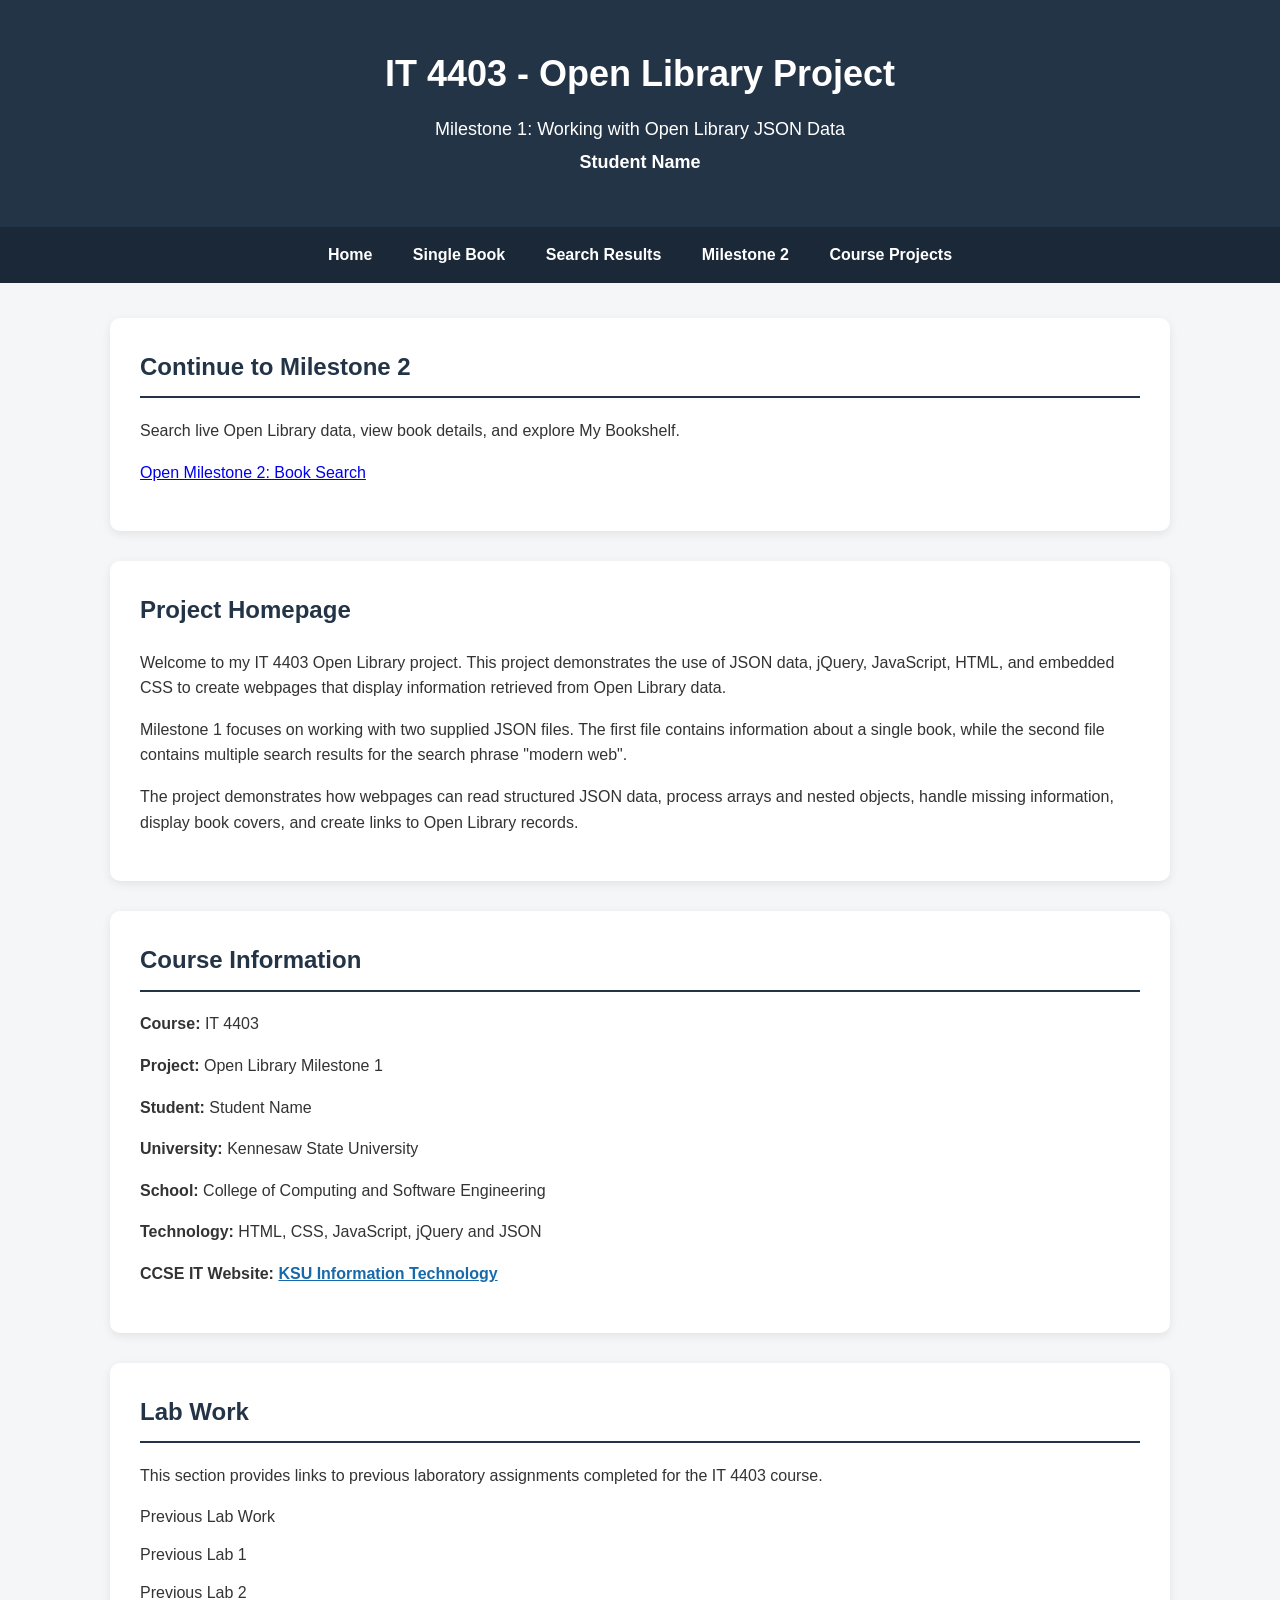
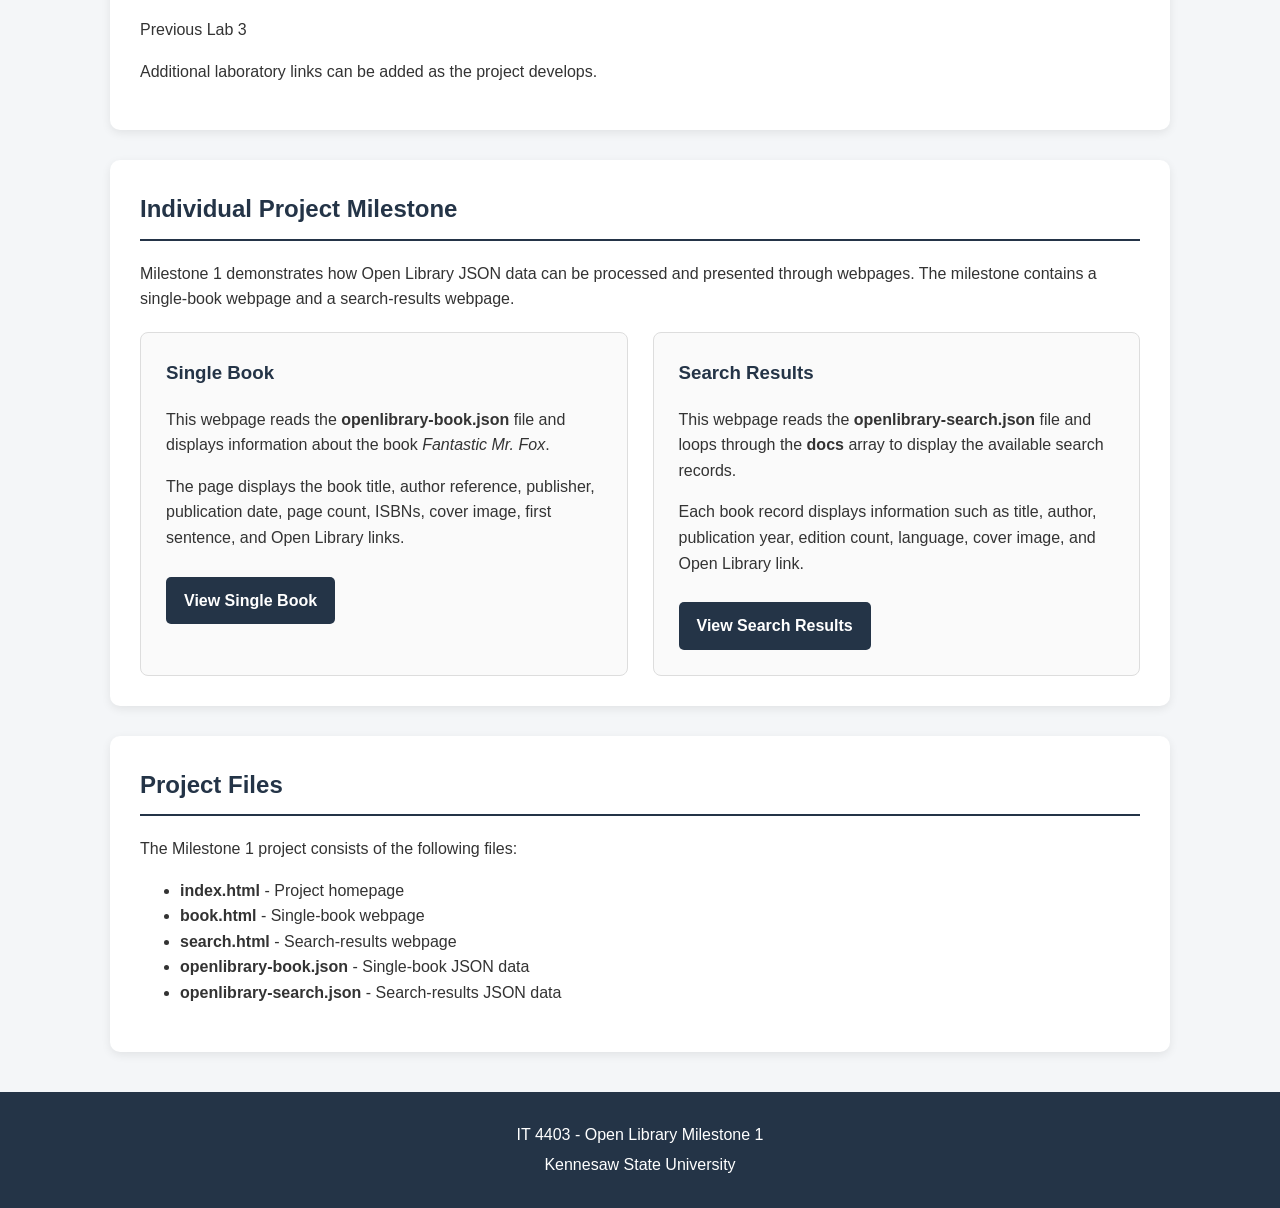
==== milestone1/index.html @ c4ad6155 "Add files via upload" ====
<!DOCTYPE html>
<html lang="en">
<head>
    <meta charset="UTF-8">
    <meta name="viewport" content="width=device-width, initial-scale=1.0">

    <title>IT 4403 - Open Library Milestone 1</title>

    <style>
        * {
            box-sizing: border-box;
        }

        body {
            margin: 0;
            font-family: Arial, Helvetica, sans-serif;
            background-color: #f4f6f8;
            color: #333;
            line-height: 1.6;
        }

        header {
            background-color: #243447;
            color: white;
            text-align: center;
            padding: 45px 20px;
        }

        header h1 {
            margin: 0 0 12px;
            font-size: 36px;
        }

        header p {
            margin: 5px 0;
            font-size: 18px;
        }

        nav {
            background-color: #1b2838;
            text-align: center;
            padding: 15px;
        }

        nav a {
            color: white;
            text-decoration: none;
            margin: 0 18px;
            font-weight: bold;
        }

        nav a:hover {
            text-decoration: underline;
        }

        main {
            max-width: 1100px;
            margin: 35px auto;
            padding: 0 20px;
        }

        .welcome {
            background-color: white;
            padding: 30px;
            border-radius: 10px;
            margin-bottom: 30px;
            box-shadow: 0 3px 10px rgba(0, 0, 0, 0.08);
        }

        .welcome h2 {
            margin-top: 0;
            color: #243447;
        }

        .section {
            background-color: white;
            padding: 30px;
            margin-bottom: 30px;
            border-radius: 10px;
            box-shadow: 0 3px 10px rgba(0, 0, 0, 0.08);
        }

        .section h2 {
            color: #243447;
            border-bottom: 2px solid #243447;
            padding-bottom: 10px;
            margin-top: 0;
        }

        .lab-list {
            list-style: none;
            padding: 0;
        }

        .lab-list li {
            margin: 12px 0;
        }

        .lab-list a {
            color: #1769aa;
            text-decoration: none;
            font-weight: bold;
        }

        .lab-list a:hover {
            text-decoration: underline;
        }

        .milestone-container {
            display: grid;
            grid-template-columns: repeat(auto-fit, minmax(280px, 1fr));
            gap: 25px;
            margin-top: 20px;
        }

        .milestone-card {
            border: 1px solid #ddd;
            border-radius: 8px;
            padding: 25px;
            background-color: #fafafa;
        }

        .milestone-card h3 {
            color: #243447;
            margin-top: 0;
        }

        .button {
            display: inline-block;
            background-color: #243447;
            color: white;
            padding: 11px 18px;
            border-radius: 5px;
            text-decoration: none;
            margin-top: 10px;
            font-weight: bold;
        }

        .button:hover {
            background-color: #1769aa;
        }

        .course-link {
            color: #1769aa;
            font-weight: bold;
        }

        footer {
            background-color: #243447;
            color: white;
            text-align: center;
            padding: 25px 20px;
            margin-top: 40px;
        }

        footer p {
            margin: 5px 0;
        }

        @media (max-width: 600px) {

            header h1 {
                font-size: 28px;
            }

            header p {
                font-size: 16px;
            }

            nav a {
                display: block;
                margin: 9px 0;
            }

            main {
                padding: 0 12px;
            }
        }
    </style>
</head>

<body>

    <!-- HEADER -->
    <header>

        <h1>IT 4403 - Open Library Project</h1>

        <p>Milestone 1: Working with Open Library JSON Data</p>

        <p><strong>Student Name</strong></p>

    </header>


    <!-- NAVIGATION -->
    <nav>

        <a href="index.html">Home</a>

        <a href="book.html">Single Book</a>

        <a href="search.html">Search Results</a>

            <a href="../milestone2/index.html">Milestone 2</a>
        <a href="../projects.html">Course Projects</a>
    </nav>


    <!-- MAIN CONTENT -->
    <main>
        <section class="section">
            <h2>Continue to Milestone 2</h2>
            <p>Search live Open Library data, view book details, and explore My Bookshelf.</p>
            <p><a href="../milestone2/index.html">Open Milestone 2: Book Search</a></p>
        </section>

        <!-- PROJECT INTRODUCTION -->
        <section class="welcome">

            <h2>Project Homepage</h2>

            <p>
                Welcome to my IT 4403 Open Library project. This project
                demonstrates the use of JSON data, jQuery, JavaScript,
                HTML, and embedded CSS to create webpages that display
                information retrieved from Open Library data.
            </p>

            <p>
                Milestone 1 focuses on working with two supplied JSON
                files. The first file contains information about a
                single book, while the second file contains multiple
                search results for the search phrase "modern web".
            </p>

            <p>
                The project demonstrates how webpages can read structured
                JSON data, process arrays and nested objects, handle
                missing information, display book covers, and create
                links to Open Library records.
            </p>

        </section>


        <!-- COURSE INFORMATION -->
        <section class="section">

            <h2>Course Information</h2>

            <p>
                <strong>Course:</strong> IT 4403
            </p>

            <p>
                <strong>Project:</strong> Open Library Milestone 1
            </p>

            <p>
                <strong>Student:</strong> Student Name
            </p>

            <p>
                <strong>University:</strong> Kennesaw State University
            </p>

            <p>
                <strong>School:</strong> College of Computing and Software Engineering
            </p>

            <p>
                <strong>Technology:</strong> HTML, CSS, JavaScript, jQuery and JSON
            </p>

            <p>
                <strong>CCSE IT Website:</strong>
                <a
                    class="course-link"
                    href="https://ccse.kennesaw.edu/it/"
                    target="_blank"
                    rel="noopener">
                    KSU Information Technology
                </a>
            </p>

        </section>


        <!-- LAB WORK -->
        <section class="section">

            <h2>Lab Work</h2>

            <p>
                This section provides links to previous laboratory
                assignments completed for the IT 4403 course.
            </p>

            <ul class="lab-list">

                <li>
                    Previous Lab Work
                </li>

                <li>
                    Previous Lab 1
                </li>

                <li>
                    Previous Lab 2
                </li>

                <li>
                    Previous Lab 3
                </li>

            </ul>

            <p>
                Additional laboratory links can be added as the project
                develops.
            </p>

        </section>


        <!-- MILESTONE -->
        <section class="section">

            <h2>Individual Project Milestone</h2>

            <p>
                Milestone 1 demonstrates how Open Library JSON data can
                be processed and presented through webpages. The
                milestone contains a single-book webpage and a
                search-results webpage.
            </p>


            <div class="milestone-container">

                <!-- SINGLE BOOK -->
                <div class="milestone-card">

                    <h3>Single Book</h3>

                    <p>
                        This webpage reads the
                        <strong>openlibrary-book.json</strong> file and
                        displays information about the book
                        <em>Fantastic Mr. Fox</em>.
                    </p>

                    <p>
                        The page displays the book title, author
                        reference, publisher, publication date, page
                        count, ISBNs, cover image, first sentence, and
                        Open Library links.
                    </p>

                    <a
                        class="button"
                        href="book.html">
                        View Single Book
                    </a>

                </div>


                <!-- SEARCH RESULTS -->
                <div class="milestone-card">

                    <h3>Search Results</h3>

                    <p>
                        This webpage reads the
                        <strong>openlibrary-search.json</strong> file
                        and loops through the <strong>docs</strong>
                        array to display the available search records.
                    </p>

                    <p>
                        Each book record displays information such as
                        title, author, publication year, edition count,
                        language, cover image, and Open Library link.
                    </p>

                    <a
                        class="button"
                        href="search.html">
                        View Search Results
                    </a>

                </div>

            </div>

        </section>


        <!-- PROJECT FILES -->
        <section class="section">

            <h2>Project Files</h2>

            <p>
                The Milestone 1 project consists of the following files:
            </p>

            <ul>

                <li>
                    <strong>index.html</strong> - Project homepage
                </li>

                <li>
                    <strong>book.html</strong> - Single-book webpage
                </li>

                <li>
                    <strong>search.html</strong> - Search-results webpage
                </li>

                <li>
                    <strong>openlibrary-book.json</strong> - Single-book JSON data
                </li>

                <li>
                    <strong>openlibrary-search.json</strong> - Search-results JSON data
                </li>

            </ul>

        </section>

    </main>


    <!-- FOOTER -->
    <footer>

        <p>
            IT 4403 - Open Library Milestone 1
        </p>

        <p>
            Kennesaw State University
        </p>

    </footer>

</body>
</html>
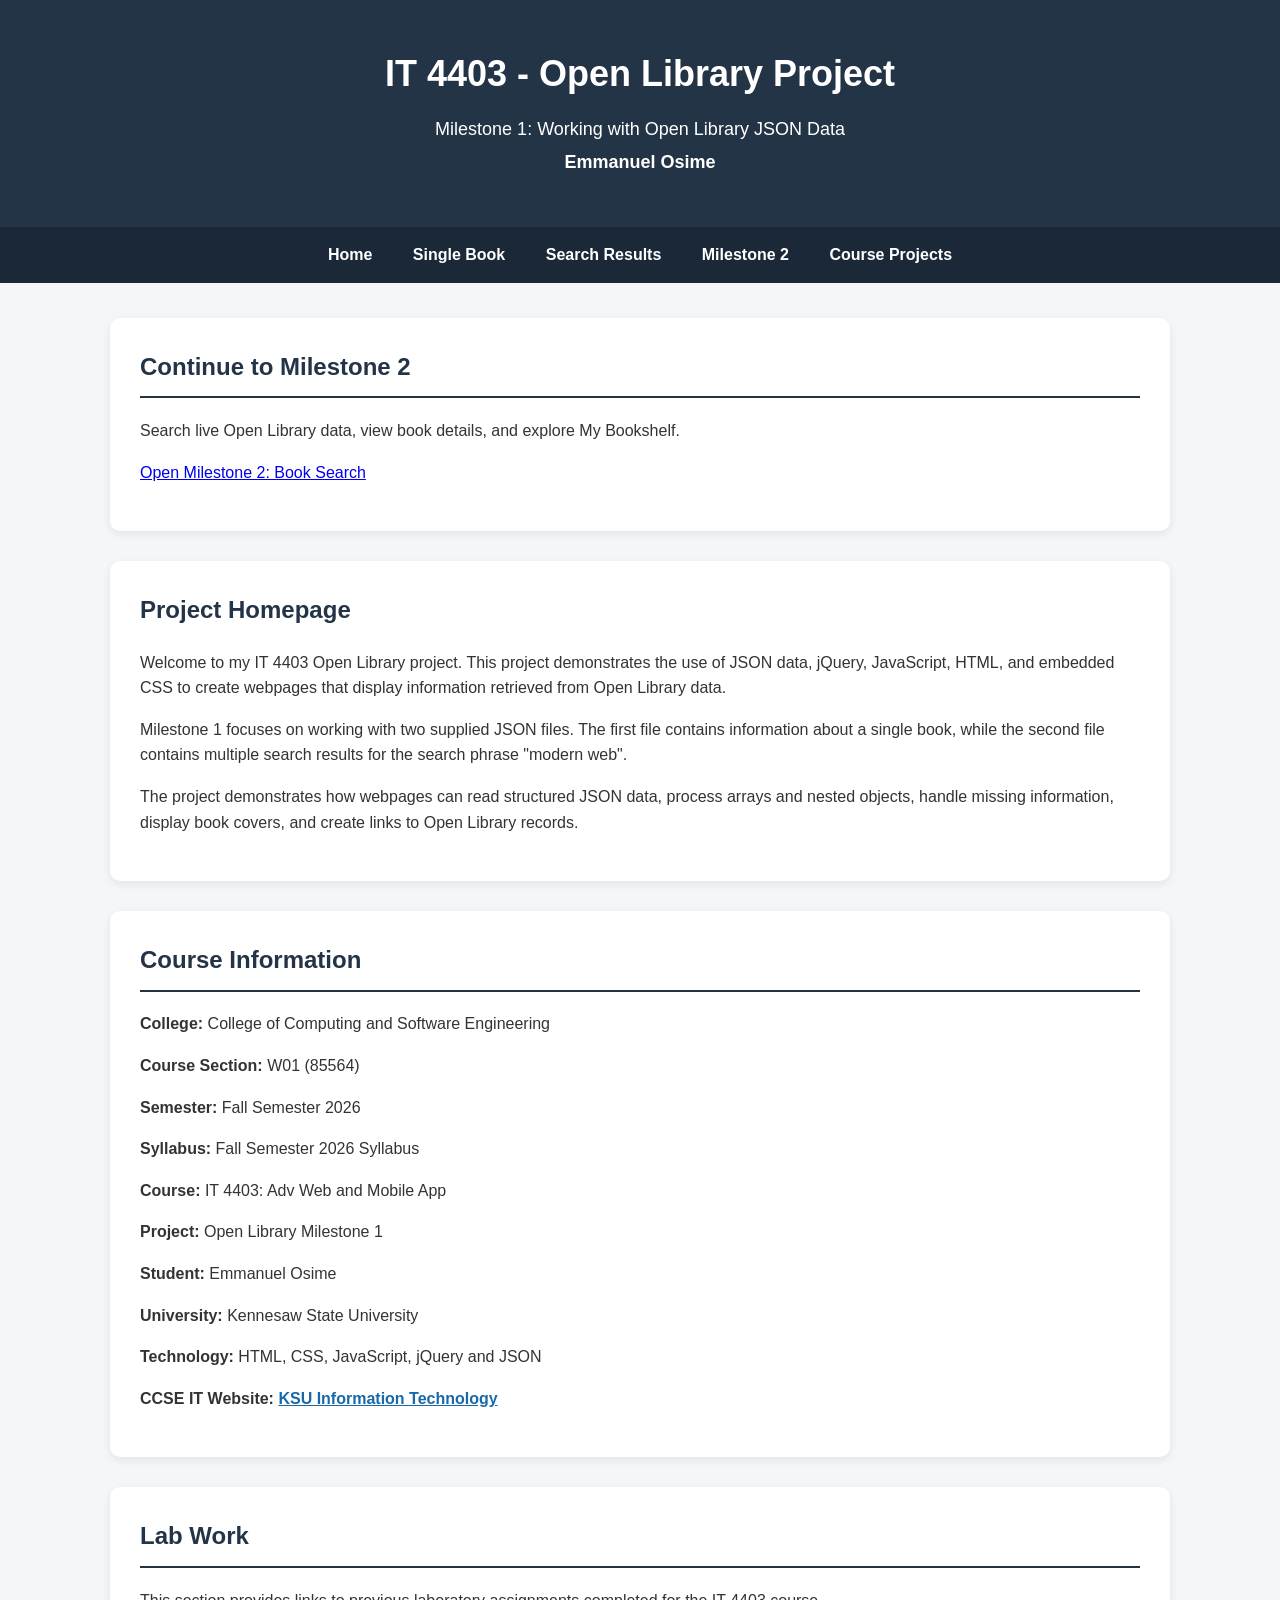
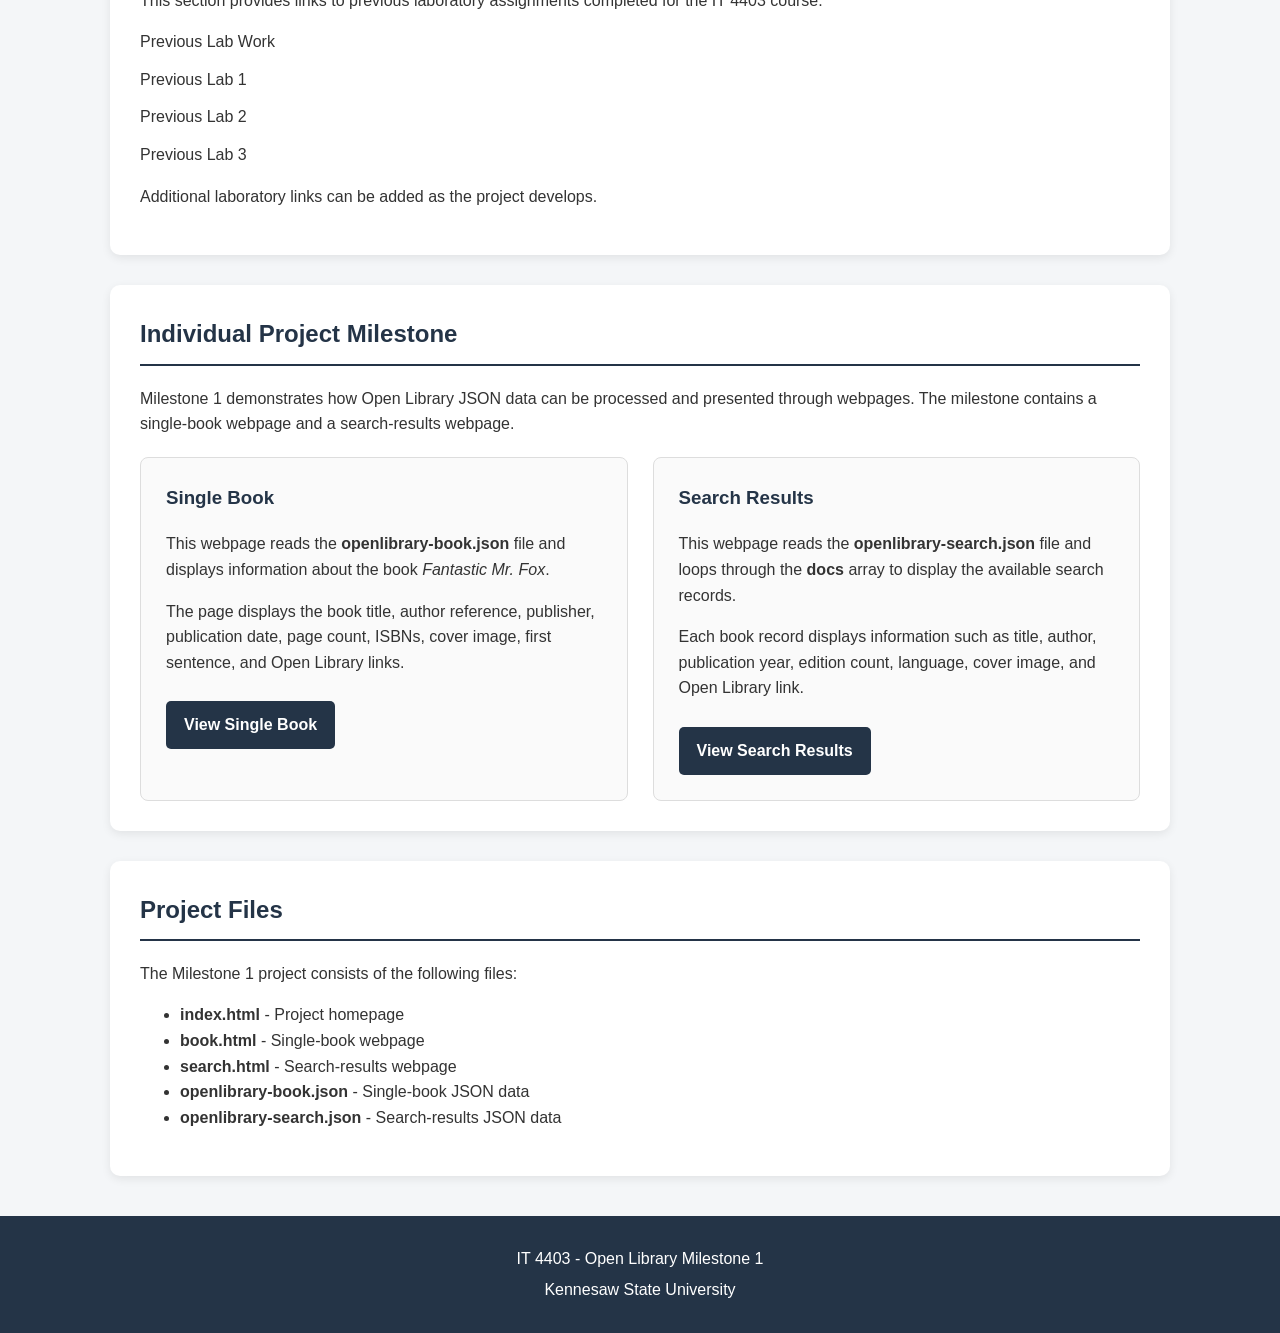
==== commit f0bf5ad5: "Add files via upload" ====
--- a/milestone1/index.html
+++ b/milestone1/index.html
@@ -188,7 +188,7 @@
 
         <p>Milestone 1: Working with Open Library JSON Data</p>
 
-        <p><strong>Student Name</strong></p>
+        <p><strong>Emmanuel Osime</strong></p>
 
     </header>
 
@@ -248,9 +248,13 @@
         <section class="section">
 
             <h2>Course Information</h2>
-
-            <p>
-                <strong>Course:</strong> IT 4403
+            <p><strong>College:</strong> College of Computing and Software Engineering</p>
+            <p><strong>Course Section:</strong> W01 (85564)</p>
+            <p><strong>Semester:</strong> Fall Semester 2026</p>
+            <p><strong>Syllabus:</strong> Fall Semester 2026 Syllabus</p>
+
+            <p>
+                <strong>Course:</strong> IT 4403: Adv Web and Mobile App
             </p>
 
             <p>
@@ -258,15 +262,11 @@
             </p>
 
             <p>
-                <strong>Student:</strong> Student Name
+                <strong>Student:</strong> Emmanuel Osime
             </p>
 
             <p>
                 <strong>University:</strong> Kennesaw State University
-            </p>
-
-            <p>
-                <strong>School:</strong> College of Computing and Software Engineering
             </p>
 
             <p>
